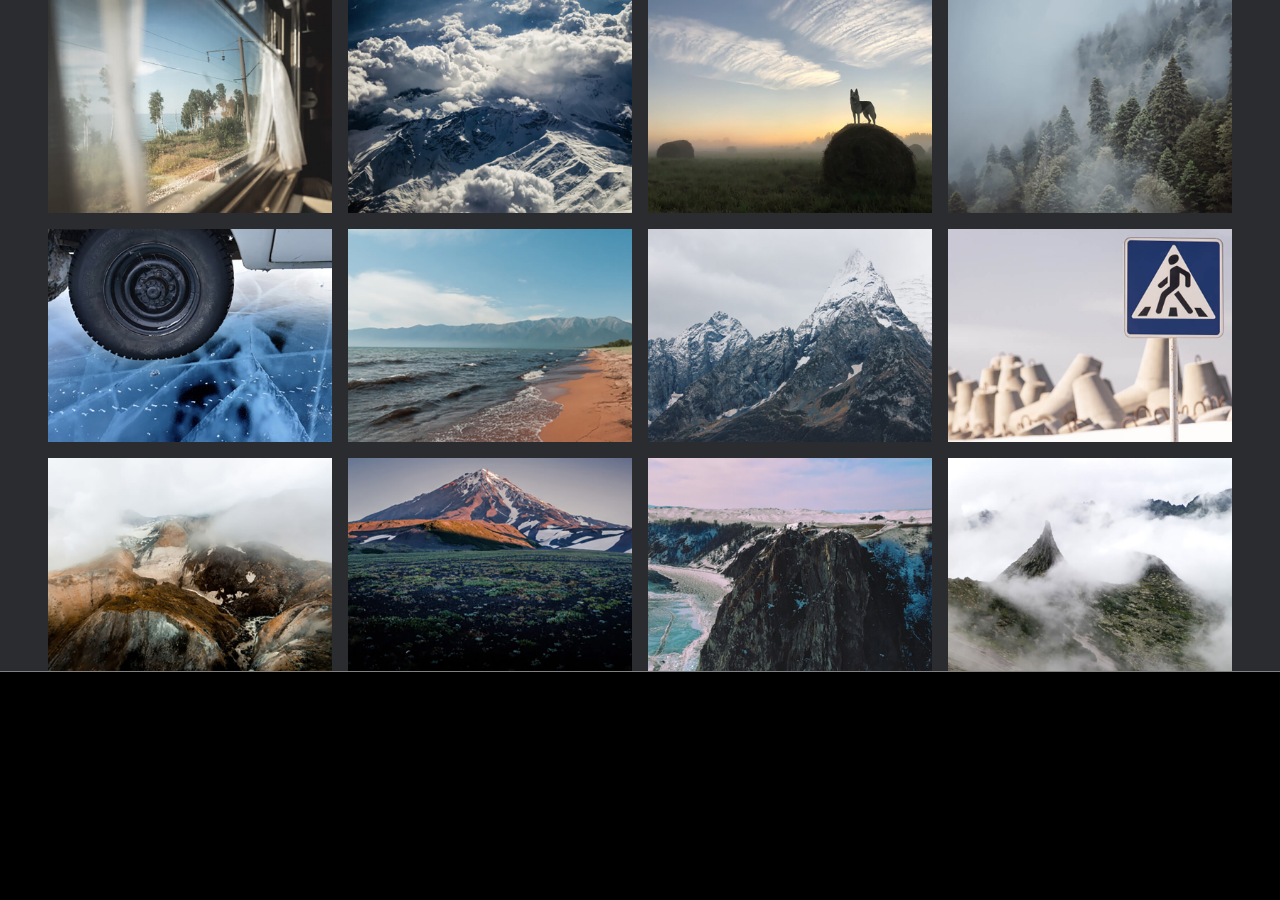
==== index.html @ eba56d81 "photo-grid complete" ====
<!DOCTYPE html>
<html>
<head>
  <meta charset="utf-8">
  <meta name="viewport" content="width=device-width, initial-scale=1">
  <title>Russian-travel</title>
  <link rel="stylesheet" href="./pages/index.css">
</head>
<body>
  <div class="root">
    <!--
    <header class="header">
      <img src="./images/header__logo.svg" alt="логотип проекта 'путешествие по России'" class="header__logo">
      <a href="#" class="header__lang-link">Ru</a>
      <a href="#" class="header__lang-link">En</a>
    </header>

    <section class="lead">
      <h1 class="lead__title">Путешествия по России</h1>
      <p class="lead__subtitle">Настоящая страна не в выпусках новостей, а здесь.</p>
      <img src="./images/lead-polka.jpg" alt="вид из окна плацкартного вагона" class="lead__image">
      <p class="lead__caption">ваша полка — верхняя</p>
    </section>

    <section class="intro">
      <h2 class="intro__title">Чего мы там не видели?</h2>
      <p class="intro__text">По опросам ВЦИОМ, 95% россиян мечтают куда-нибудь поехать, но только 36% планируют провести отпуск в родной стране. Мол, чего мы тут, дома, не видели? На самом деле, Россия — это целая вселенная с ласковым морем юга, густыми лесами Саян и суровыми льдами плато Путорана. А ещё увидеть все эти красоты можно без миллионов на счету, загранпаспорта и многочасовых перелетов. Как, например, Вера Башмакова — смелая молодая мама, которая взяла в охапку троих детей, усадила их в свою «Ладу» и проехала 20 тысяч километров по родной стране. Мы выбрали и описали некоторые интересные места, достойные вашего отпуска.</p>
      <ul class="intro__list">
        <li class="intro__list-row">Часовых поясов 11</li>
        <li class="intro__list-row">Объектов природного наследия ЮНЕСКО 12</li>
        <li class="intro__list-row">Объектов культурного наследия ЮНЕСКО 16</li>
        <li class="intro__list-row">Природных заповедников 105</li>
        <li class="intro__list-row">Аэропортов 241</li>
      </ul>
    </section>
    -->
    <section class="photo-grid">
      <div class="photo-grid__item">
        <img src="./images/photo-grid-train.jpg" class="photo-grid__image">
      </div>
      <div class="photo-grid__item">
        <img src="./images/photo-grid-atharva-tulsi.jpg" class="photo-grid__image">
      </div>
      <div class="photo-grid__item">
        <img src="./images/photo-grid-tuman.jpg" class="photo-grid__image">
      </div>
      <div class="photo-grid__item">
        <img src="./images/photo-grid-sochi.jpg" class="photo-grid__image">
      </div>
      <div class="photo-grid__item">
        <img src="./images/photo-grid-arisa.jpg" class="photo-grid__image">
      </div>
      <div class="photo-grid__item">
        <img src="./images/photo-grid-baikal.jpg" class="photo-grid__image">
      </div>
      <div class="photo-grid__item">
        <img src="./images/photo-grid-elbrus.jpg" class="photo-grid__image">
      </div>
      <div class="photo-grid__item">
        <img src="./images/photo-grid-kondratiev.jpg" class="photo-grid__image">
      </div>
      <div class="photo-grid__item">
        <img src="./images/photo-grid-kamchatka-1.jpg" class="photo-grid__image">
      </div>
      <div class="photo-grid__item">
        <img src="./images/photo-grid-kamchatka-2.jpg" class="photo-grid__image">
      </div>
      <div class="photo-grid__item">
        <img src="./images/photo-grid-baikal-2.jpg" class="photo-grid__image">
      </div>
      <div class="photo-grid__item">
        <img src="./images/photo-grid-ergaki.jpg" class="photo-grid__image">
      </div>      
    </section>
    <!--
    <section class="places">
      <div class="place">
        <h3 class="place__title">Куршская коса</h3>
        <div class="place__website">
          <h4 class="place__url-heading">URL</h4>
          <p class="place__link">park-kosa.ru</p>
        </div>
        <img src="./images/place-kosa.jpg" alt="Куршская коса" class="place__image">
        <div>
          <p class="place__paragraph">Здесь, посреди лесов и песчаных дюн, вы сможете увидеть два водных горизонта — спокойного Куршского залива с одной стороны и подёрнутого рябью волн Балтийского моря с другой. Уникальная природная зона на краю российского анклава.</p>
          <p class="place__paragraph" >На этом Калининградская область не заканчивается. Для путешественника и исследователя там же по соседству — самая западная точка России, Балтийская коса, — и немецкое наследие россыпи небольших приморских городов. Атмосфера здешних мест исключает суету, окуная в спокойствие природы и запах стального, прохладного моря.</p>          
        </div>
      </div>
      
      <div class="place">
        <h3 class="place__title">Кольский</h3>
        <div class="place__website">
          <h4 class="place__url-heading">URL</h4>
          <p class="place__link">National Geographic</p>
        </div>
        <p class="place__paragraph">Почти весь полуостров находится за Полярным кругом. Саамская тундра, от которой на юг — тайга, а на север — Ледовитый океан, прикидывающийся Баренцевым морем.</p>
        <p class="place__paragraph">Возможно, вы смотрели Звягинцева и даже слышали историю арктического фестиваля в Териберке. Возможно, слово «Хибины» не осталось под снегом школьных воспоминаний об уроках географии. Возможно, вы не интересовались пронизывающей земную кору сверхглубокой скважиной, а от апатитов вас давно накрывает апатия. Но ваша мечта увидеть северное сияние начинает сбываться с билетом в Мурманск.</p>
        <img src="./images/place-kolsky.jpg" alt="Кольский полуостров побережье" class="place__image">
      </div>

      <div class="place">
        <h3 class="place__title">Алтай</h3>
        <div class="place__website">
          <h4 class="place__url-heading">URL</h4>
          <p class="place__link">Facebook</p>
        </div>
        <p class="place__paragraph">Алтай — одно из красивейших мест в России. В первую очередь из-за гор: если ехать вдоль хребта, вы увидите склоны, усыпанные соснами, горные реки и озёра. А если вы откроете в автомобиле окна, сможете познакомиться с невидимым чудом здешних мест — горным воздухом.</p>
        <p class="place__paragraph">Климат на Алтае умеренный, поэтому ехать сюда лучше всего летом. Так вы увидите всё разнообразие местной флоры и фауны. По лесам Алтая бродят лоси, над хребтами летают орлы, а на равнинах пасутся косули. И знаменитые манулы — тоже обитатели Алтайского края.</p>
        <img src="./images/place-altai.jpg" alt="Алтайский горный лес" class="place__image">
      </div>

      <div class="place">
        <h3 class="place__title">Зимний Байкал</h3>
        <div class="place__website">
          <h4 class="place__url-heading">URL</h4>
          <p class="place__link">https://vk.com/baikalmile</p>
        </div>
        <p class="place__paragraph">Всем известен Байкал как крупнейшее озеро в мире. Многие также знают, что это самый большой источник пресной воды и одно из красивейших мест в России.</p>
        <p class="place__paragraph">Конечно, это всё так. Но Байкал ещё идеальное место для соревнований по скийорингу. Это такой вид спорта, когда лыжник привязывает себя к мотоциклу, и тандем старается развить как можно бóльшую скорость на льду. В марте 2019 года на фестивале «Байкальская миля» был поставлен мировой рекорд — 197.011 км/ч.</p>
        <img src="./images/place-winter-baikal.jpg" alt="Лед на озере Байкал class="place__image">
      </div>

      <div class="place">
        <h3 class="place__title">Карелия</h3>
        <div class="place__website">
          <h4 class="place__url-heading">URL</h4>
          <p class="place__link">http://vodlozero.ru/</p>
        </div>
        <p class="place__paragraph">Сибирь заканчивается не на Урале, а в Карелии: образующая тайгу сибирская лиственница не растёт западнее Водлозера. Зато здесь она вымахивает на 30 метров — леса карельских национальных парков из-за непроходимых болот никогда не знали топора. Некоторым соснам уже больше чем полтысячелетия. Прикоснитесь к живому существу, видевшему солнце раньше, чем увидал его Иван Грозный. В девственном лесу на сотню километров не встретишь тропы. А на редких тропинках деревья в паре метров от земли помечены медвежьими когтями. Чтобы все знали, кто тут хозяин.</p>
        <img src="./images/place-karelia.jpg" alt="Водлозеро" class="place__image">
      </div>

    </section>

    <section class="cover">
      <h2 class="cover__title">До Байкала «на собаках»</h2>
      <p class="cover__subtitle">По мотивам учебной темы о Транссибе — путешествие от столицы до Байкала на электричках.</p>
      <img src="./images/cover-trains.jpg" alt="железнодорожная станция сортировочные пути" class="cover__background">
    </section>

    <footer class="footer">
      <ul class="footer__links">
        <li><a href="#" class="footer__link">Карты</a></li>
        <li><a href="#" class="footer__link">Погода</a></li>
        <li><a href="#" class="footer__link">Расписание</a></li>
        <li><a href="#" class="footer__link">Календарь</a></li>
        <li><a href="#" class="footer__link">Путешествия</a></li>
      </ul>
      <p class="footer__copyright">© 2022. Кирилл Захаров</p>
    </footer>
    -->
  </div>
</body>
</html>
---- pages/index.css ----
@import url(../vendor/normalize.css);
@import url(../blocks/root/root.css);
@import url(../blocks/root/fonts.css);

/*block header*/
@import url(../blocks/header/header.css);

/*block lead*/
@import url(../blocks/lead/lead.css);
@import url(../blocks/lead/__image/lead__image.css);
@import url(../blocks/lead/__title/lead__title.css);
@import url(../blocks/lead/__subtitle/lead__subtitle.css);
@import url(../blocks/lead/__caption/lead__caption.css);

/*block intro*/
@import url(../blocks/intro/intro.css);

/*block photo-grid*/
@import url(../blocks/photo-grid/photo-grid.css);
@import url(../blocks/photo-grid/__item/photo-grid__item.css);

/*block place*/
@import url(../blocks/place/place.css);
@import url(../blocks/place/__image/place__image.css);
@import url(../blocks/place/__title/place__title.css);
@import url(../blocks/place/__paragraph/place__paragraph.css);
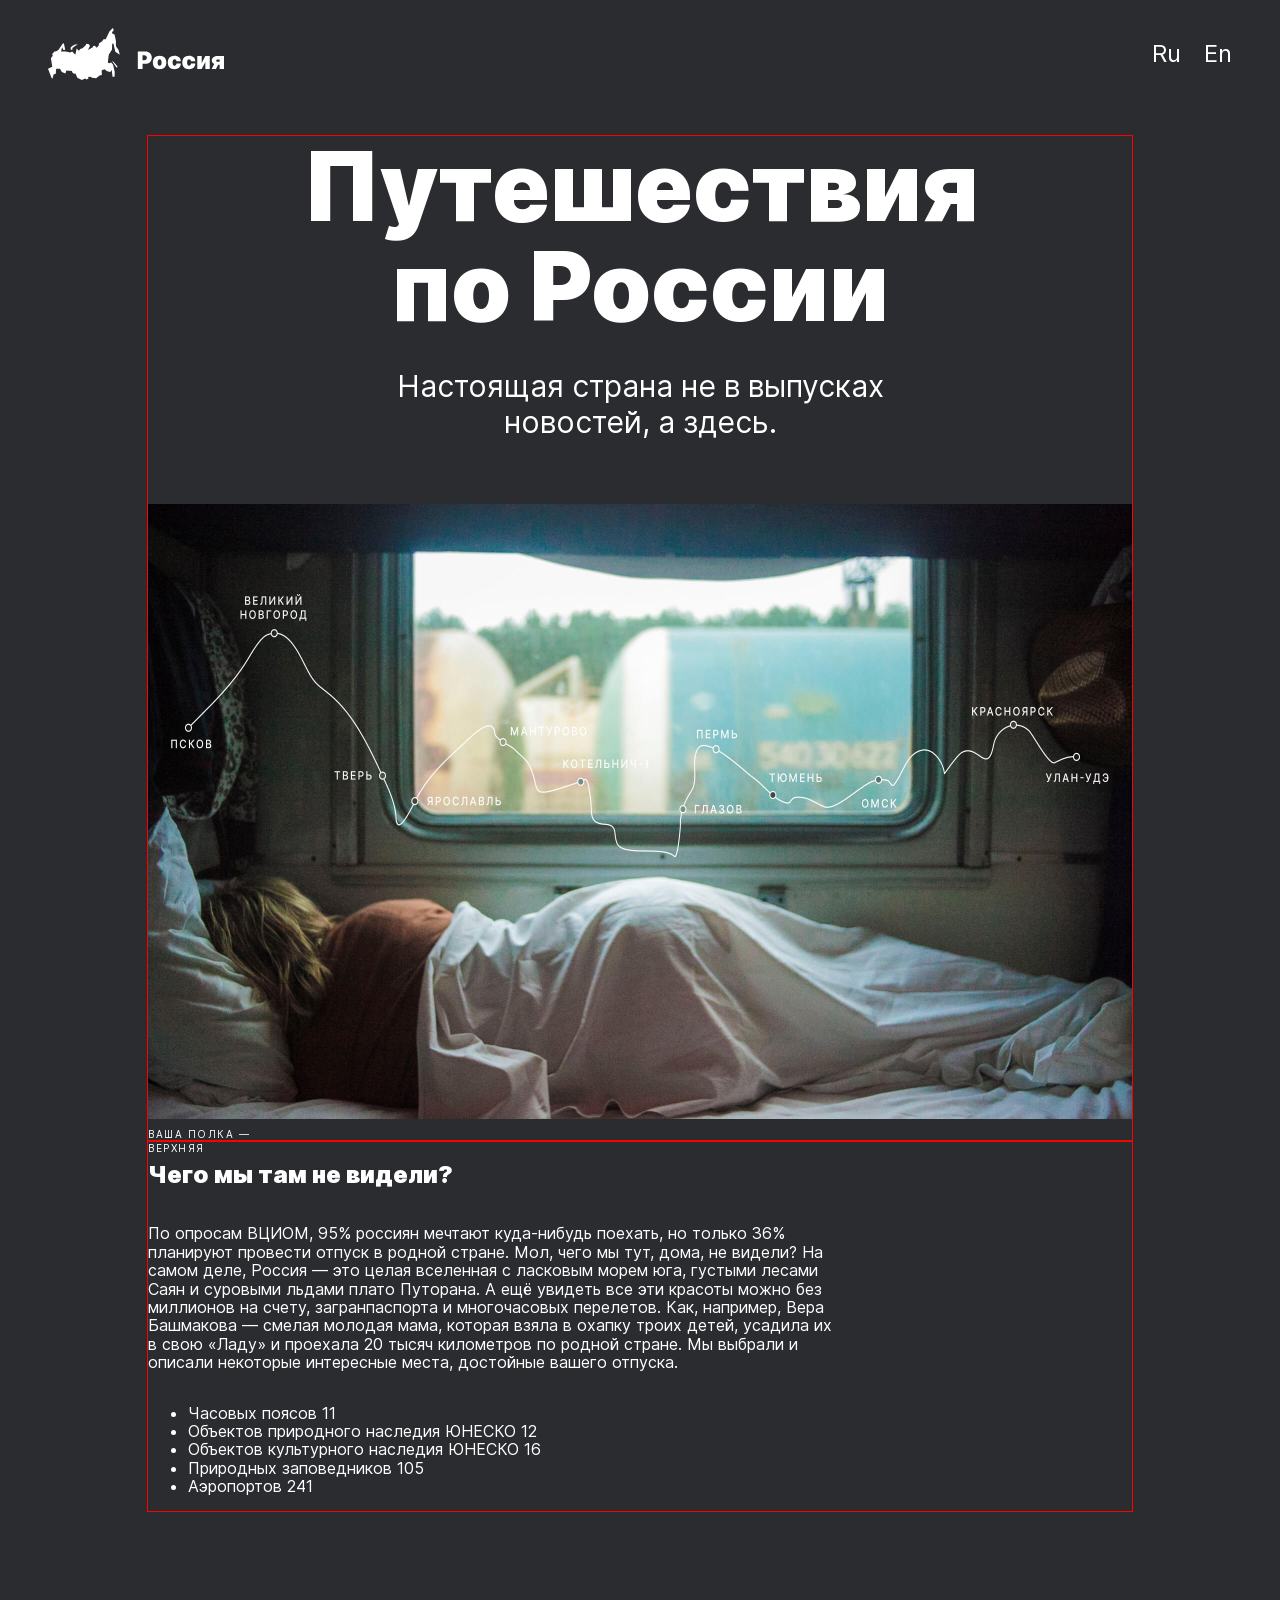
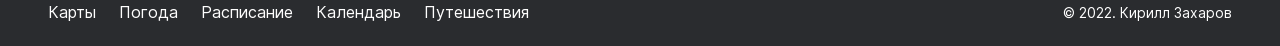
==== commit 6bde7573: "70% complete" ====
--- a/index.html
+++ b/index.html
@@ -6,13 +6,14 @@
   <title>Russian-travel</title>
   <link rel="stylesheet" href="./pages/index.css">
 </head>
-<body>
+<body class="page">
   <div class="root">
-    <!--
     <header class="header">
       <img src="./images/header__logo.svg" alt="логотип проекта 'путешествие по России'" class="header__logo">
-      <a href="#" class="header__lang-link">Ru</a>
-      <a href="#" class="header__lang-link">En</a>
+      <div>
+        <a href="#" class="header__lang-link">Ru</a>
+        <a href="#" class="header__lang-link">En</a>        
+      </div>
     </header>
 
     <section class="lead">
@@ -21,6 +22,7 @@
       <img src="./images/lead-polka.jpg" alt="вид из окна плацкартного вагона" class="lead__image">
       <p class="lead__caption">ваша полка — верхняя</p>
     </section>
+    
 
     <section class="intro">
       <h2 class="intro__title">Чего мы там не видели?</h2>
@@ -33,52 +35,41 @@
         <li class="intro__list-row">Аэропортов 241</li>
       </ul>
     </section>
-    -->
+    <!--
     <section class="photo-grid">
-      <div class="photo-grid__item">
-        <img src="./images/photo-grid-train.jpg" class="photo-grid__image">
-      </div>
-      <div class="photo-grid__item">
-        <img src="./images/photo-grid-atharva-tulsi.jpg" class="photo-grid__image">
-      </div>
-      <div class="photo-grid__item">
-        <img src="./images/photo-grid-tuman.jpg" class="photo-grid__image">
-      </div>
-      <div class="photo-grid__item">
-        <img src="./images/photo-grid-sochi.jpg" class="photo-grid__image">
-      </div>
-      <div class="photo-grid__item">
-        <img src="./images/photo-grid-arisa.jpg" class="photo-grid__image">
-      </div>
-      <div class="photo-grid__item">
-        <img src="./images/photo-grid-baikal.jpg" class="photo-grid__image">
-      </div>
-      <div class="photo-grid__item">
-        <img src="./images/photo-grid-elbrus.jpg" class="photo-grid__image">
-      </div>
-      <div class="photo-grid__item">
-        <img src="./images/photo-grid-kondratiev.jpg" class="photo-grid__image">
-      </div>
-      <div class="photo-grid__item">
-        <img src="./images/photo-grid-kamchatka-1.jpg" class="photo-grid__image">
-      </div>
-      <div class="photo-grid__item">
-        <img src="./images/photo-grid-kamchatka-2.jpg" class="photo-grid__image">
-      </div>
-      <div class="photo-grid__item">
-        <img src="./images/photo-grid-baikal-2.jpg" class="photo-grid__image">
-      </div>
-      <div class="photo-grid__item">
-        <img src="./images/photo-grid-ergaki.jpg" class="photo-grid__image">
-      </div>      
+        <img src="./images/photo-grid-train.jpg" class="photo-grid__item">
+      
+        <img src="./images/photo-grid-atharva-tulsi.jpg" class="photo-grid__item">
+      
+        <img src="./images/photo-grid-tuman.jpg" class="photo-grid__item">
+      
+        <img src="./images/photo-grid-sochi.jpg" class="photo-grid__item">
+      
+        <img src="./images/photo-grid-arisa.jpg" class="photo-grid__item">
+      
+        <img src="./images/photo-grid-baikal.jpg" class="photo-grid__item">
+      
+        <img src="./images/photo-grid-elbrus.jpg" class="photo-grid__item">
+      
+        <img src="./images/photo-grid-kondratiev.jpg" class="photo-grid__item">
+      
+        <img src="./images/photo-grid-kamchatka-1.jpg" class="photo-grid__item">
+      
+        <img src="./images/photo-grid-kamchatka-2.jpg" class="photo-grid__item">
+      
+        <img src="./images/photo-grid-baikal-2.jpg" class="photo-grid__item">
+      
+        <img src="./images/photo-grid-ergaki.jpg" class="photo-grid__item">
+           
     </section>
-    <!--
+    
+    
     <section class="places">
-      <div class="place">
+      <div class="place">          
         <h3 class="place__title">Куршская коса</h3>
         <div class="place__website">
           <h4 class="place__url-heading">URL</h4>
-          <p class="place__link">park-kosa.ru</p>
+          <a href="http://park-kosa.ru" class="place__link">park-kosa.ru</a>
         </div>
         <img src="./images/place-kosa.jpg" alt="Куршская коса" class="place__image">
         <div>
@@ -86,69 +77,84 @@
           <p class="place__paragraph" >На этом Калининградская область не заканчивается. Для путешественника и исследователя там же по соседству — самая западная точка России, Балтийская коса, — и немецкое наследие россыпи небольших приморских городов. Атмосфера здешних мест исключает суету, окуная в спокойствие природы и запах стального, прохладного моря.</p>          
         </div>
       </div>
-      
-      <div class="place">
+
+      <div class="place">          
         <h3 class="place__title">Кольский</h3>
         <div class="place__website">
           <h4 class="place__url-heading">URL</h4>
-          <p class="place__link">National Geographic</p>
+          <a href="https://yourshot.nationalgeographic.com/photos/?keywords=kolskiy" class="place__link">National Geographic</a>
         </div>
-        <p class="place__paragraph">Почти весь полуостров находится за Полярным кругом. Саамская тундра, от которой на юг — тайга, а на север — Ледовитый океан, прикидывающийся Баренцевым морем.</p>
-        <p class="place__paragraph">Возможно, вы смотрели Звягинцева и даже слышали историю арктического фестиваля в Териберке. Возможно, слово «Хибины» не осталось под снегом школьных воспоминаний об уроках географии. Возможно, вы не интересовались пронизывающей земную кору сверхглубокой скважиной, а от апатитов вас давно накрывает апатия. Но ваша мечта увидеть северное сияние начинает сбываться с билетом в Мурманск.</p>
         <img src="./images/place-kolsky.jpg" alt="Кольский полуостров побережье" class="place__image">
+        <div>
+          <p class="place__paragraph">Почти весь полуостров находится за Полярным кругом. Саамская тундра, от которой на юг — тайга, а на север — Ледовитый океан, прикидывающийся Баренцевым морем.</p>
+          <p class="place__paragraph" >Возможно, вы смотрели Звягинцева и даже слышали историю арктического фестиваля в Териберке. Возможно, слово «Хибины» не осталось под снегом школьных воспоминаний об уроках географии. Возможно, вы не интересовались пронизывающей земную кору сверхглубокой скважиной, а от апатитов вас давно накрывает апатия. Но ваша мечта увидеть северное сияние начинает сбываться с билетом в Мурманск.</p>          
+        </div>
       </div>
 
-      <div class="place">
+      <div class="place">          
         <h3 class="place__title">Алтай</h3>
         <div class="place__website">
           <h4 class="place__url-heading">URL</h4>
-          <p class="place__link">Facebook</p>
+          <a href="https://www.facebook.com/vera.bashmakova/posts/10156011613718822" class="place__link">Facebook</a>
         </div>
-        <p class="place__paragraph">Алтай — одно из красивейших мест в России. В первую очередь из-за гор: если ехать вдоль хребта, вы увидите склоны, усыпанные соснами, горные реки и озёра. А если вы откроете в автомобиле окна, сможете познакомиться с невидимым чудом здешних мест — горным воздухом.</p>
-        <p class="place__paragraph">Климат на Алтае умеренный, поэтому ехать сюда лучше всего летом. Так вы увидите всё разнообразие местной флоры и фауны. По лесам Алтая бродят лоси, над хребтами летают орлы, а на равнинах пасутся косули. И знаменитые манулы — тоже обитатели Алтайского края.</p>
         <img src="./images/place-altai.jpg" alt="Алтайский горный лес" class="place__image">
+        <div>
+          <p class="place__paragraph">Алтай — одно из красивейших мест в России. В первую очередь из-за гор: если ехать вдоль хребта, вы увидите склоны, усыпанные соснами, горные реки и озёра. А если вы откроете в автомобиле окна, сможете познакомиться с невидимым чудом здешних мест — горным воздухом.</p>
+          <p class="place__paragraph" >Климат на Алтае умеренный, поэтому ехать сюда лучше всего летом. Так вы увидите всё разнообразие местной флоры и фауны. По лесам Алтая бродят лоси, над хребтами летают орлы, а на равнинах пасутся косули. И знаменитые манулы — тоже обитатели Алтайского края.</p>          
+        </div>
       </div>
 
-      <div class="place">
+      <div class="place">          
         <h3 class="place__title">Зимний Байкал</h3>
         <div class="place__website">
           <h4 class="place__url-heading">URL</h4>
-          <p class="place__link">https://vk.com/baikalmile</p>
+          <a href="https://vk.com/baikalmile" class="place__link">https://vk.com/baikalmile</a>
         </div>
-        <p class="place__paragraph">Всем известен Байкал как крупнейшее озеро в мире. Многие также знают, что это самый большой источник пресной воды и одно из красивейших мест в России.</p>
-        <p class="place__paragraph">Конечно, это всё так. Но Байкал ещё идеальное место для соревнований по скийорингу. Это такой вид спорта, когда лыжник привязывает себя к мотоциклу, и тандем старается развить как можно бóльшую скорость на льду. В марте 2019 года на фестивале «Байкальская миля» был поставлен мировой рекорд — 197.011 км/ч.</p>
-        <img src="./images/place-winter-baikal.jpg" alt="Лед на озере Байкал class="place__image">
+        <img src="./images/place-winter-baikal.jpg" alt="Лед на озере Байкал" class="place__image">
+        <div>
+          <p class="place__paragraph">Всем известен Байкал как крупнейшее озеро в мире. Многие также знают, что это самый большой источник пресной воды и одно из красивейших мест в России.</p>
+          <p class="place__paragraph" >Конечно, это всё так. Но Байкал ещё идеальное место для соревнований по скийорингу. Это такой вид спорта, когда лыжник привязывает себя к мотоциклу, и тандем старается развить как можно бóльшую скорость на льду. В марте 2019 года на фестивале «Байкальская миля» был поставлен мировой рекорд — 197.011 км/ч.</p>          
+        </div>
       </div>
 
-      <div class="place">
+      <div class="place">          
         <h3 class="place__title">Карелия</h3>
         <div class="place__website">
           <h4 class="place__url-heading">URL</h4>
-          <p class="place__link">http://vodlozero.ru/</p>
+          <a href="httpshttp://vodlozero.ru" class="place__link">http://vodlozero.ru/</a>
         </div>
-        <p class="place__paragraph">Сибирь заканчивается не на Урале, а в Карелии: образующая тайгу сибирская лиственница не растёт западнее Водлозера. Зато здесь она вымахивает на 30 метров — леса карельских национальных парков из-за непроходимых болот никогда не знали топора. Некоторым соснам уже больше чем полтысячелетия. Прикоснитесь к живому существу, видевшему солнце раньше, чем увидал его Иван Грозный. В девственном лесу на сотню километров не встретишь тропы. А на редких тропинках деревья в паре метров от земли помечены медвежьими когтями. Чтобы все знали, кто тут хозяин.</p>
         <img src="./images/place-karelia.jpg" alt="Водлозеро" class="place__image">
+        <div>
+          <p class="place__paragraph">Всем известен Байкал как крупнейшее озеро в мире. Многие также знают, что это самый большой источник пресной воды и одно из красивейших мест в России.</p>
+          <p class="place__paragraph" >Конечно, это всё так. Но Байкал ещё идеальное место для соревнований по скийорингу. Это такой вид спорта, когда лыжник привязывает себя к мотоциклу, и тандем старается развить как можно бóльшую скорость на льду. В марте 2019 года на фестивале «Байкальская миля» был поставлен мировой рекорд — 197.011 км/ч.</p>          
+        </div>
       </div>
 
     </section>
+      
 
+
+
+    
     <section class="cover">
-      <h2 class="cover__title">До Байкала «на собаках»</h2>
-      <p class="cover__subtitle">По мотивам учебной темы о Транссибе — путешествие от столицы до Байкала на электричках.</p>
-      <img src="./images/cover-trains.jpg" alt="железнодорожная станция сортировочные пути" class="cover__background">
+      <a href="https://stampsy.com/na-elektrichkakh-do-baikala" target="_blank" class="cover__link">
+        <h2 class="cover__title">До Байкала «на&nbspсобаках»</h2>
+        <p class="cover__subtitle">По мотивам учебной темы о Транссибе — путешествие от столицы до Байкала на электричках.</p>
+      </a>
     </section>
 
+
+    -->
     <footer class="footer">
-      <ul class="footer__links">
-        <li><a href="#" class="footer__link">Карты</a></li>
-        <li><a href="#" class="footer__link">Погода</a></li>
-        <li><a href="#" class="footer__link">Расписание</a></li>
-        <li><a href="#" class="footer__link">Календарь</a></li>
-        <li><a href="#" class="footer__link">Путешествия</a></li>
-      </ul>
+      <nav class="footer__links">
+        <a href="https://yandex.ru/maps" target="_blank" class="footer__link">Карты</a>
+        <a href="https://yandex.ru/pogoda" target="_blank" class="footer__link">Погода</a>
+        <a href="https://rasp.yandex.ru" target="_blank" class="footer__link">Расписание</a>
+        <a href="https://calendar.yandex.ru" target="_blank" class="footer__link">Календарь</a>
+        <a href="https://travel.yandex.ru" target="_blank" class="footer__link">Путешествия</a>
+      </nav>
       <p class="footer__copyright">© 2022. Кирилл Захаров</p>
     </footer>
-    -->
   </div>
 </body>
 </html>
--- a/pages/index.css
+++ b/pages/index.css
@@ -2,8 +2,13 @@
 @import url(../blocks/root/root.css);
 @import url(../blocks/root/fonts.css);
 
+/*block page*/
+@import url(../blocks/page/page.css);
+
+
 /*block header*/
 @import url(../blocks/header/header.css);
+@import url(../blocks/header/__lang-link/header__lang-link.css);
 
 /*block lead*/
 @import url(../blocks/lead/lead.css);
@@ -14,7 +19,7 @@
 
 /*block intro*/
 @import url(../blocks/intro/intro.css);
-
+@import url(../blocks/intro/intro.css);
 /*block photo-grid*/
 @import url(../blocks/photo-grid/photo-grid.css);
 @import url(../blocks/photo-grid/__item/photo-grid__item.css);
@@ -23,4 +28,21 @@
 @import url(../blocks/place/place.css);
 @import url(../blocks/place/__image/place__image.css);
 @import url(../blocks/place/__title/place__title.css);
-@import url(../blocks/place/__paragraph/place__paragraph.css);+@import url(../blocks/place/__paragraph/place__paragraph.css);
+@import url(../blocks/place/__website/place__website.css);
+@import url(../blocks/place/__link/place__link.css);
+@import url(../blocks/place/__url-heading/place__url-heading.css);
+
+/*block places*/
+@import url(../blocks/places/places.css);
+
+/*block cover*/
+@import url(../blocks/cover/cover.css);
+@import url(../blocks/cover/__link/cover__link.css);
+@import url(../blocks/cover/__title/cover__title.css);
+@import url(../blocks/cover/__subtitle/cover__subtitle.css);
+
+/*block footer*/
+@import url(../blocks/footer/footer.css);
+@import url(../blocks/footer/__link/footer__link.css);
+@import url(../blocks/footer/__copyright/footer__copyright.css);
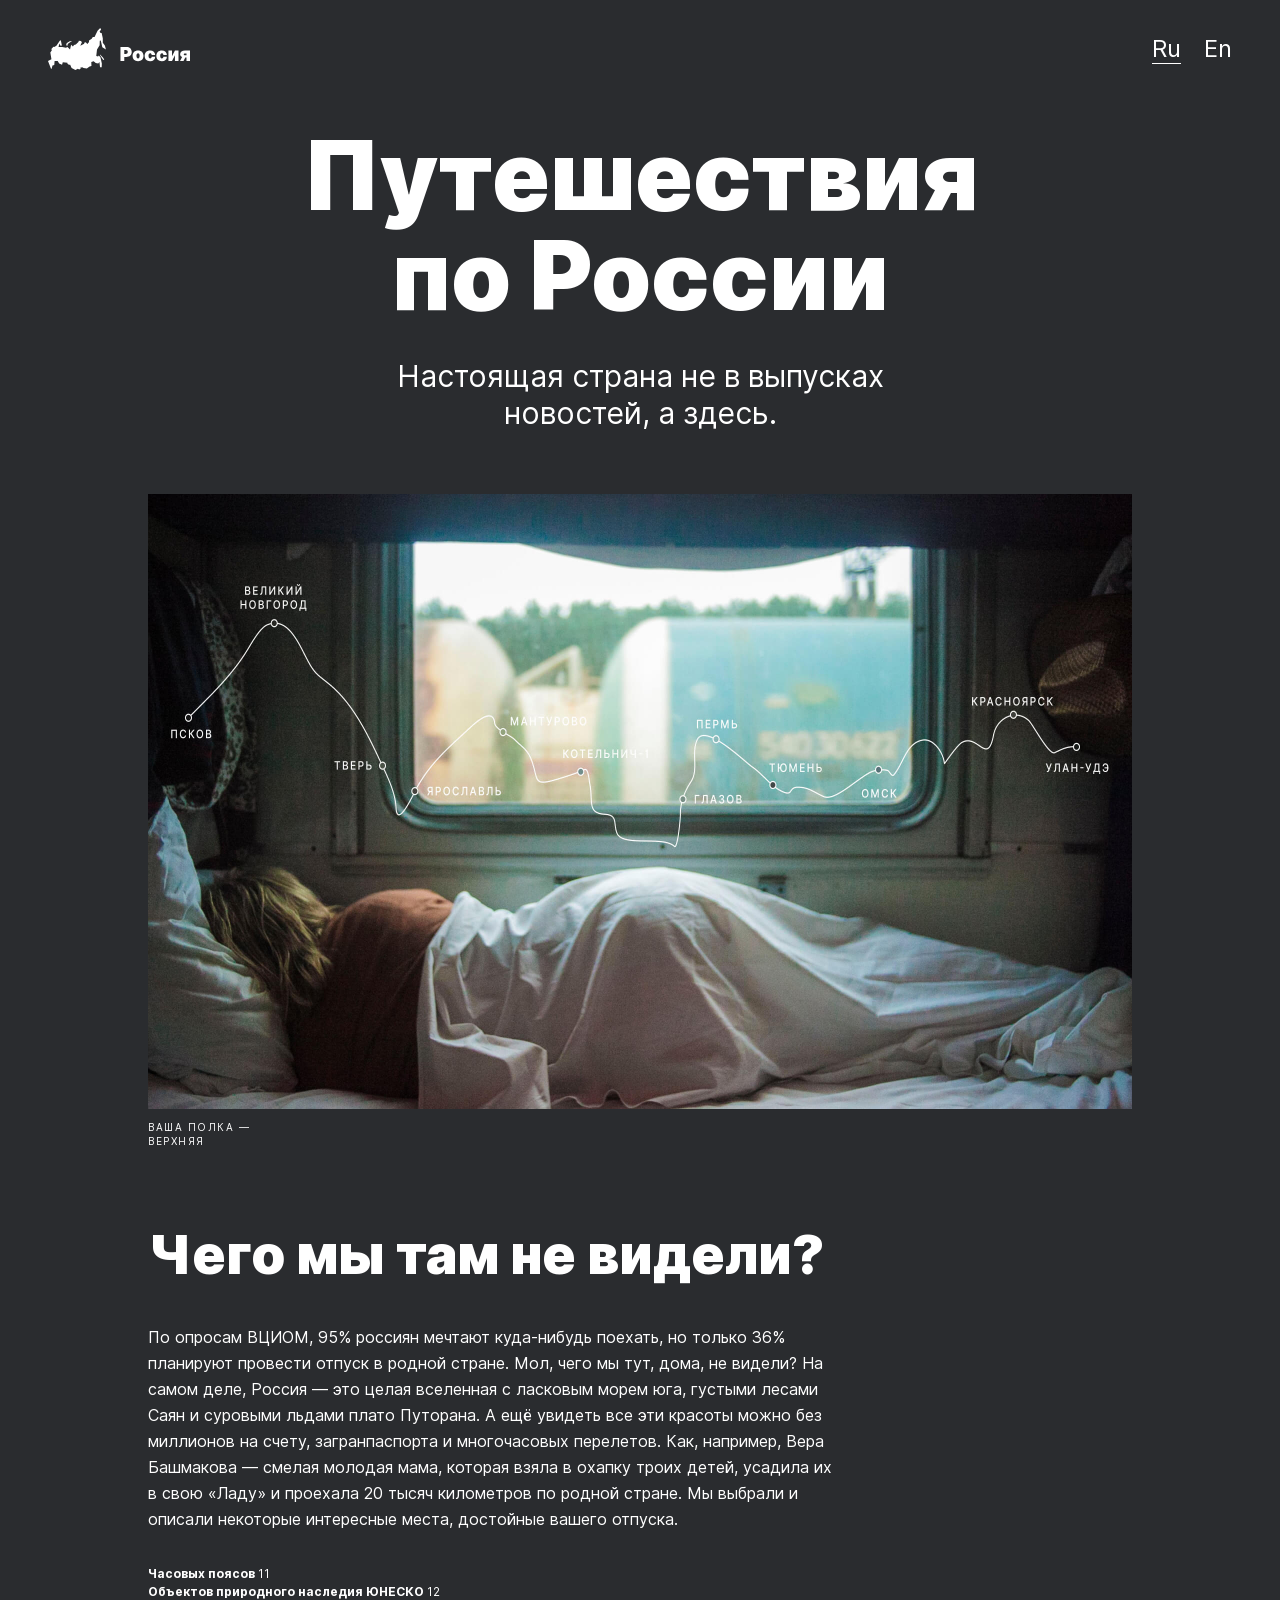
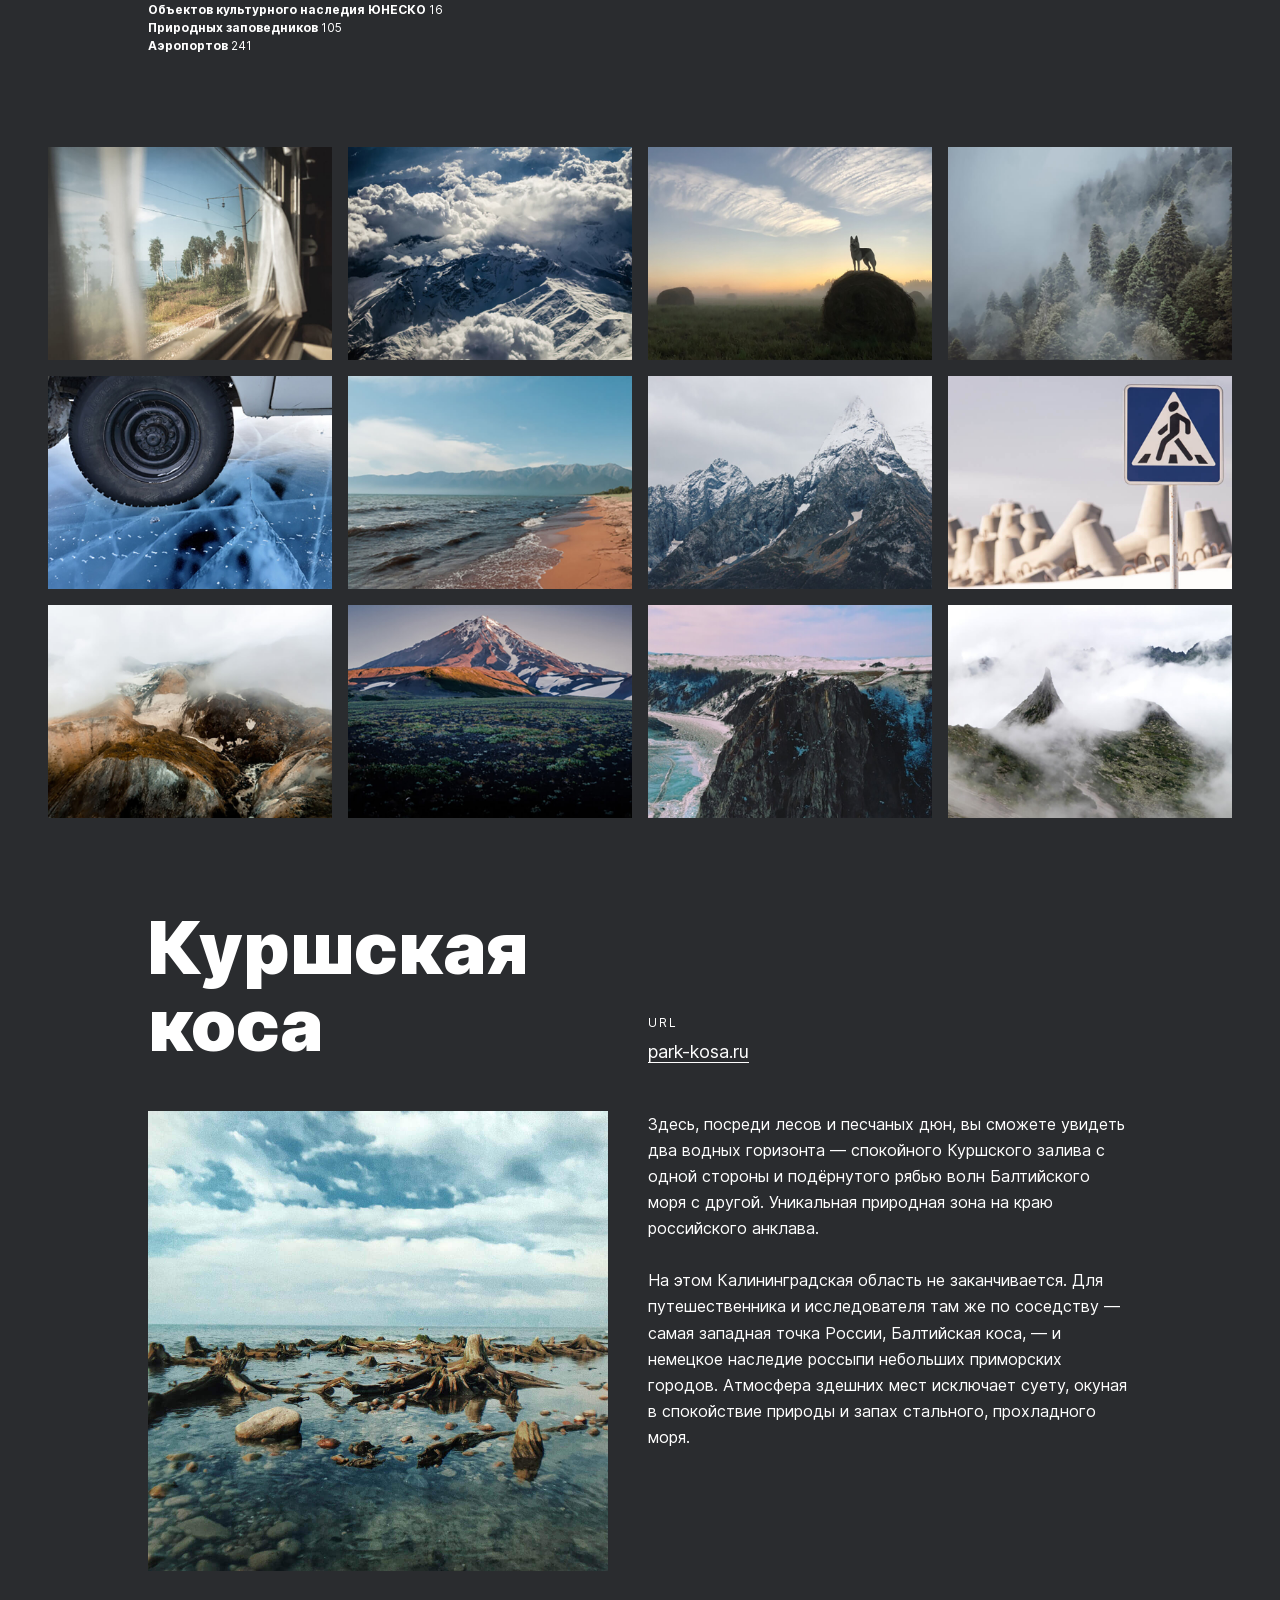
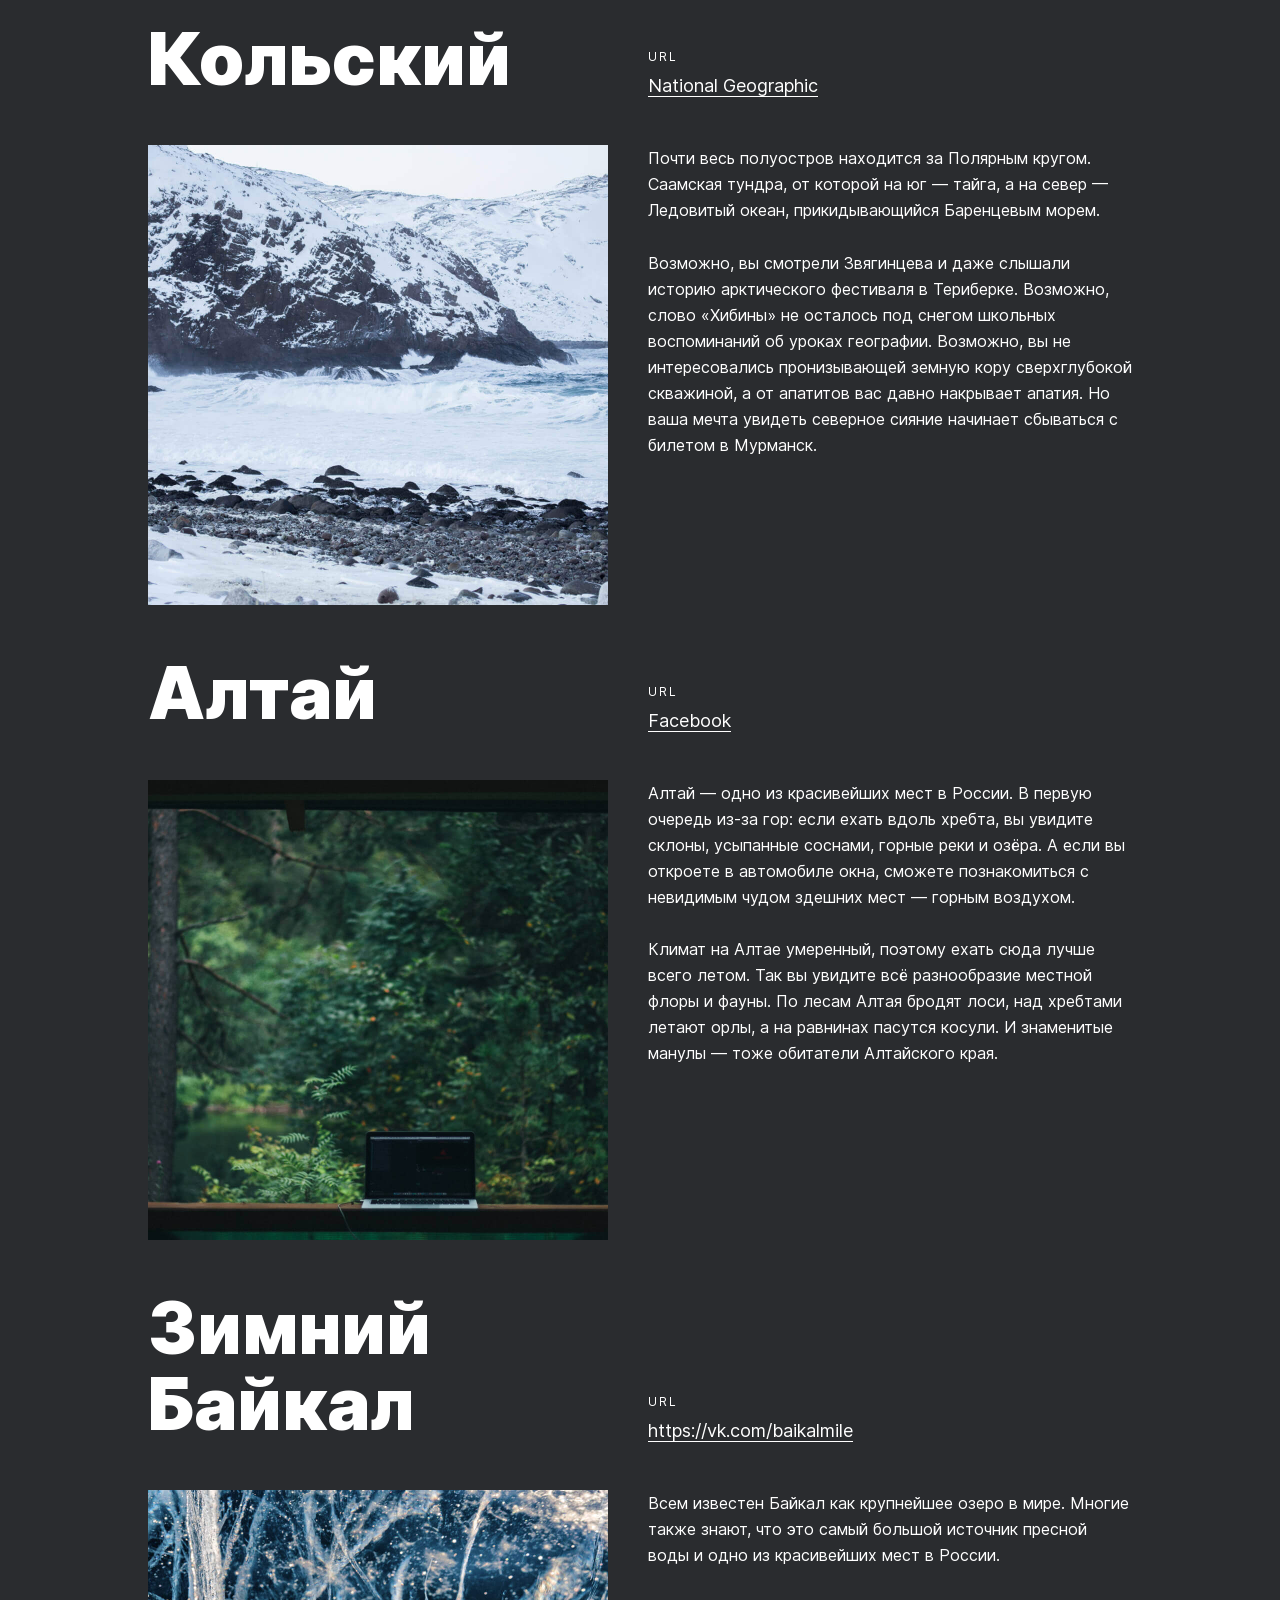
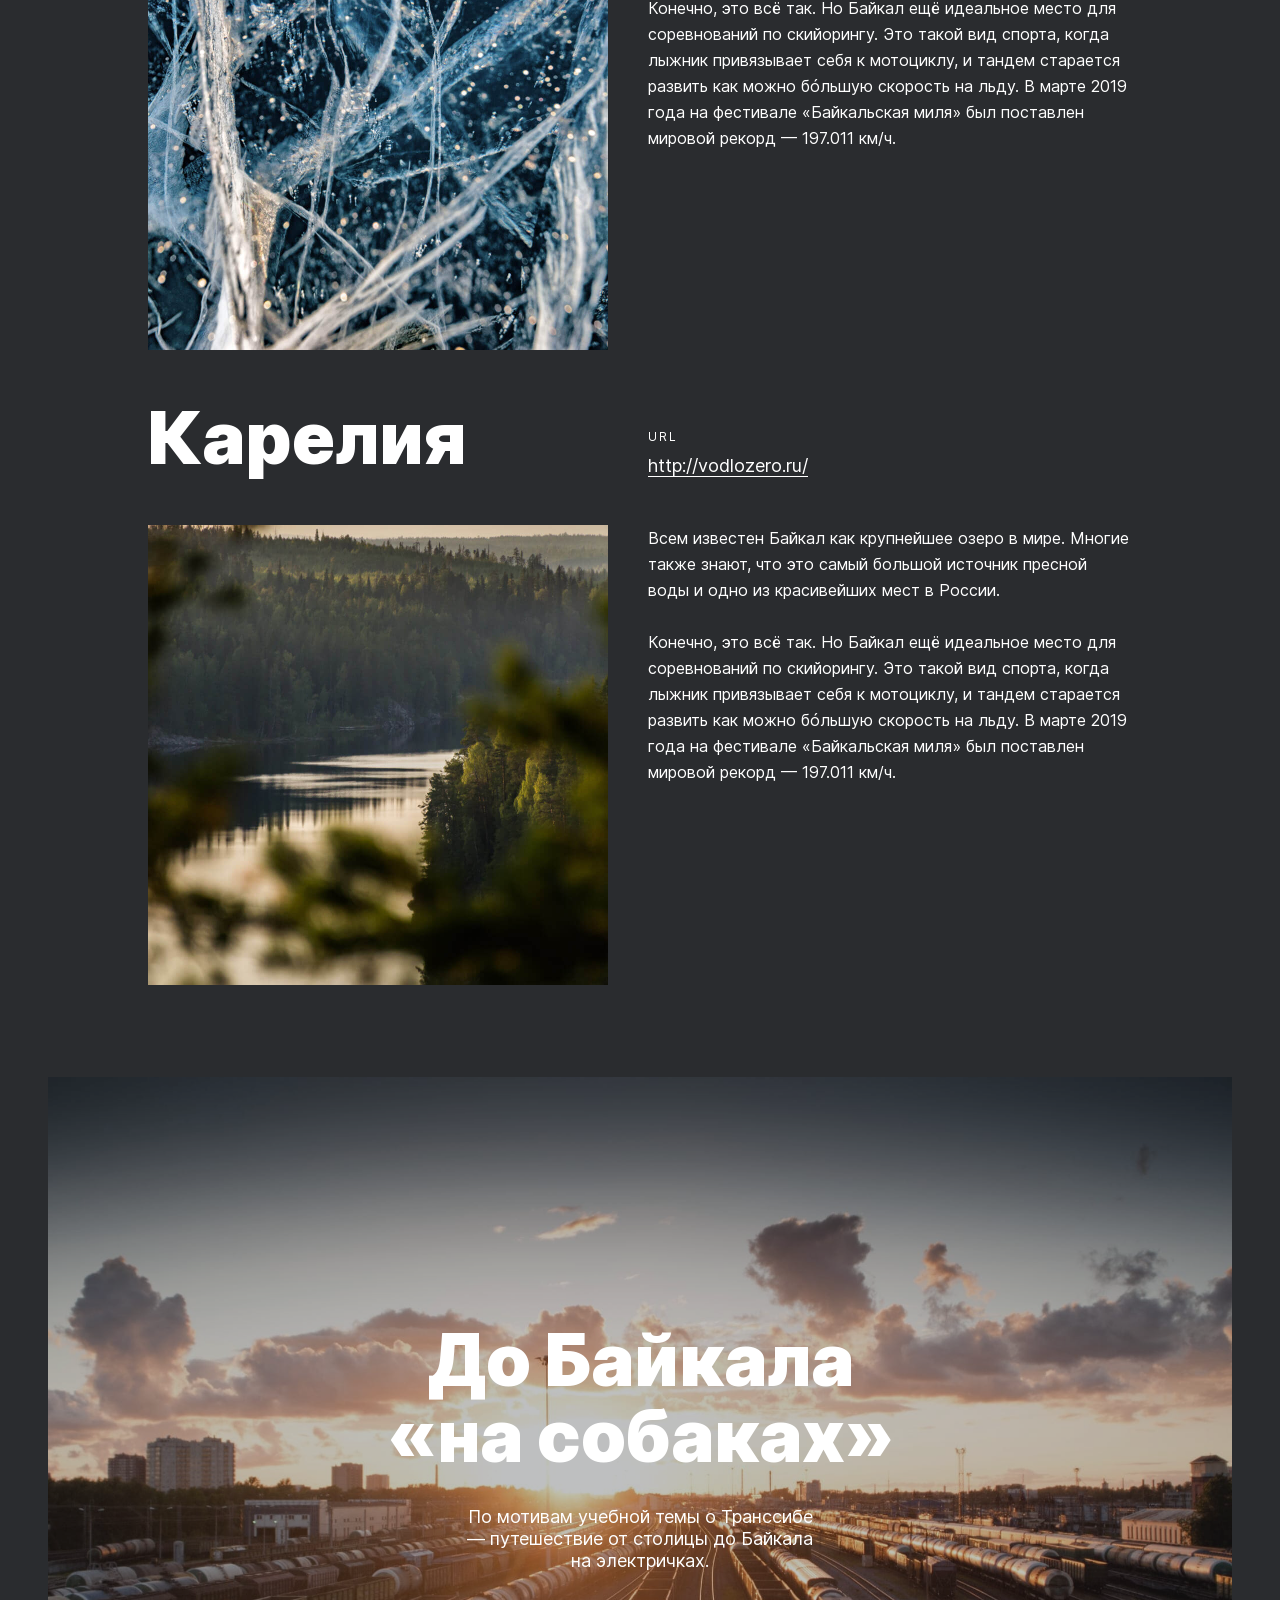
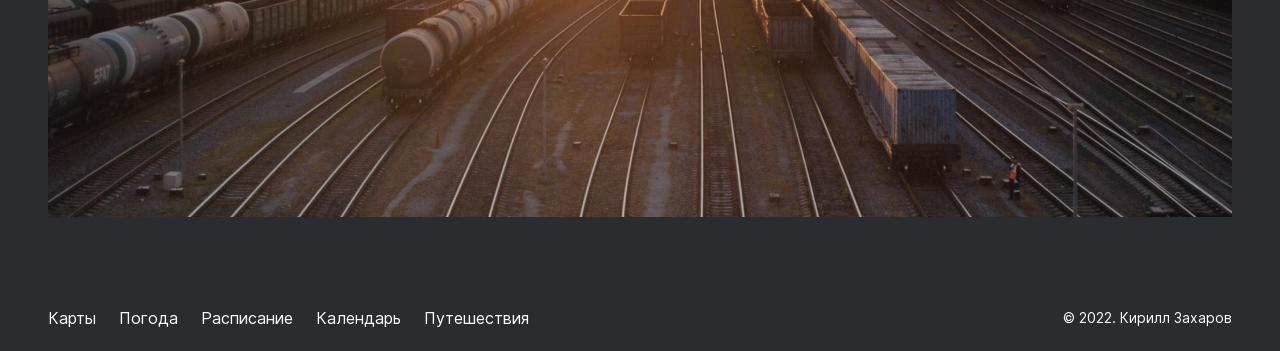
==== commit d72af150: "ready to review" ====
--- a/index.html
+++ b/index.html
@@ -1,5 +1,5 @@
 <!DOCTYPE html>
-<html>
+<html lang="ru">
 <head>
   <meta charset="utf-8">
   <meta name="viewport" content="width=device-width, initial-scale=1">
@@ -8,61 +8,59 @@
 </head>
 <body class="page">
   <div class="root">
+  
     <header class="header">
       <img src="./images/header__logo.svg" alt="логотип проекта 'путешествие по России'" class="header__logo">
       <div>
-        <a href="#" class="header__lang-link">Ru</a>
+        <a href="#" class="header__lang-link header__lang-link_active">Ru</a>
         <a href="#" class="header__lang-link">En</a>        
       </div>
     </header>
 
     <section class="lead">
-      <h1 class="lead__title">Путешествия по России</h1>
+      <h1 class="lead__title">Путешествия по&nbsp;России</h1>
       <p class="lead__subtitle">Настоящая страна не в выпусках новостей, а здесь.</p>
       <img src="./images/lead-polka.jpg" alt="вид из окна плацкартного вагона" class="lead__image">
       <p class="lead__caption">ваша полка — верхняя</p>
-    </section>
-    
+    </section>    
 
     <section class="intro">
-      <h2 class="intro__title">Чего мы там не видели?</h2>
+      <h2 class="intro__title">Чего мы там не&nbsp;видели?</h2>
       <p class="intro__text">По опросам ВЦИОМ, 95% россиян мечтают куда-нибудь поехать, но только 36% планируют провести отпуск в родной стране. Мол, чего мы тут, дома, не видели? На самом деле, Россия — это целая вселенная с ласковым морем юга, густыми лесами Саян и суровыми льдами плато Путорана. А ещё увидеть все эти красоты можно без миллионов на счету, загранпаспорта и многочасовых перелетов. Как, например, Вера Башмакова — смелая молодая мама, которая взяла в охапку троих детей, усадила их в свою «Ладу» и проехала 20 тысяч километров по родной стране. Мы выбрали и описали некоторые интересные места, достойные вашего отпуска.</p>
       <ul class="intro__list">
-        <li class="intro__list-row">Часовых поясов 11</li>
-        <li class="intro__list-row">Объектов природного наследия ЮНЕСКО 12</li>
-        <li class="intro__list-row">Объектов культурного наследия ЮНЕСКО 16</li>
-        <li class="intro__list-row">Природных заповедников 105</li>
-        <li class="intro__list-row">Аэропортов 241</li>
+        <li class="intro__list-row"><span class="intro__list-row intro__list-row_span-accent">Часовых поясов </span>11</li>
+        <li class="intro__list-row"><span class="intro__list-row intro__list-row_span-accent">Объектов природного наследия ЮНЕСКО </span>12</li>
+        <li class="intro__list-row"><span class="intro__list-row intro__list-row_span-accent">Объектов культурного наследия ЮНЕСКО </span>16</li>
+        <li class="intro__list-row"><span class="intro__list-row intro__list-row_span-accent">Природных заповедников </span>105</li>
+        <li class="intro__list-row"><span class="intro__list-row intro__list-row_span-accent">Аэропортов </span>241</li>
       </ul>
-    </section>
-    <!--
-    <section class="photo-grid">
-        <img src="./images/photo-grid-train.jpg" class="photo-grid__item">
+    </section>    
+
+    <section class="photo-grid" aria-label="фотогалерея">
+        <img src="./images/photo-grid-train.jpg" alt="вид из окна вагона поезда" class="photo-grid__item">
       
-        <img src="./images/photo-grid-atharva-tulsi.jpg" class="photo-grid__item">
+        <img src="./images/photo-grid-atharva-tulsi.jpg" alt="горы" class="photo-grid__item">
       
-        <img src="./images/photo-grid-tuman.jpg" class="photo-grid__item">
+        <img src="./images/photo-grid-tuman.jpg" alt="туман" class="photo-grid__item">
       
-        <img src="./images/photo-grid-sochi.jpg" class="photo-grid__item">
+        <img src="./images/photo-grid-sochi.jpg" alt="горный лес" class="photo-grid__item">
       
-        <img src="./images/photo-grid-arisa.jpg" class="photo-grid__item">
+        <img src="./images/photo-grid-arisa.jpg" alt="лед на Байкале" class="photo-grid__item">
       
-        <img src="./images/photo-grid-baikal.jpg" class="photo-grid__item">
+        <img src="./images/photo-grid-baikal.jpg" alt="берег озера Байкал" class="photo-grid__item">
       
-        <img src="./images/photo-grid-elbrus.jpg" class="photo-grid__item">
+        <img src="./images/photo-grid-elbrus.jpg" alt="Эльбрус" class="photo-grid__item">
       
-        <img src="./images/photo-grid-kondratiev.jpg" class="photo-grid__item">
+        <img src="./images/photo-grid-kondratiev.jpg" alt="дорожный знак на фоне волнореза" class="photo-grid__item">
       
-        <img src="./images/photo-grid-kamchatka-1.jpg" class="photo-grid__item">
+        <img src="./images/photo-grid-kamchatka-1.jpg" alt="Камчатка" class="photo-grid__item">
       
-        <img src="./images/photo-grid-kamchatka-2.jpg" class="photo-grid__item">
+        <img src="./images/photo-grid-kamchatka-2.jpg" alt="Камчатка" class="photo-grid__item">
       
-        <img src="./images/photo-grid-baikal-2.jpg" class="photo-grid__item">
+        <img src="./images/photo-grid-baikal-2.jpg" alt="горное побережье Байкала" class="photo-grid__item">
       
-        <img src="./images/photo-grid-ergaki.jpg" class="photo-grid__item">
-           
-    </section>
-    
+        <img src="./images/photo-grid-ergaki.jpg" alt="Ергаки" class="photo-grid__item">           
+    </section>    
     
     <section class="places">
       <div class="place">          
@@ -129,32 +127,50 @@
           <p class="place__paragraph" >Конечно, это всё так. Но Байкал ещё идеальное место для соревнований по скийорингу. Это такой вид спорта, когда лыжник привязывает себя к мотоциклу, и тандем старается развить как можно бóльшую скорость на льду. В марте 2019 года на фестивале «Байкальская миля» был поставлен мировой рекорд — 197.011 км/ч.</p>          
         </div>
       </div>
+    </section>
 
-    </section>
-      
-
-
-
-    
     <section class="cover">
       <a href="https://stampsy.com/na-elektrichkakh-do-baikala" target="_blank" class="cover__link">
-        <h2 class="cover__title">До Байкала «на&nbspсобаках»</h2>
+        <h2 class="cover__title">До Байкала «на&nbsp;собаках»</h2>
         <p class="cover__subtitle">По мотивам учебной темы о Транссибе — путешествие от столицы до Байкала на электричках.</p>
       </a>
     </section>
-
-
-    -->
+    
     <footer class="footer">
       <nav class="footer__links">
-        <a href="https://yandex.ru/maps" target="_blank" class="footer__link">Карты</a>
-        <a href="https://yandex.ru/pogoda" target="_blank" class="footer__link">Погода</a>
-        <a href="https://rasp.yandex.ru" target="_blank" class="footer__link">Расписание</a>
-        <a href="https://calendar.yandex.ru" target="_blank" class="footer__link">Календарь</a>
-        <a href="https://travel.yandex.ru" target="_blank" class="footer__link">Путешествия</a>
+        <a
+          href="https://yandex.ru/maps"
+          target="_blank"
+          class="footer__link">Карты
+        </a>
+
+        <a
+          href="https://yandex.ru/pogoda"
+          target="_blank"
+          class="footer__link">Погода
+        </a>
+
+        <a
+          href="https://rasp.yandex.ru"
+          target="_blank"
+          class="footer__link">Расписание
+        </a>
+
+        <a
+          href="https://calendar.yandex.ru"
+          target="_blank"
+          class="footer__link">Календарь
+        </a>
+
+        <a
+          href="https://travel.yandex.ru"
+          target="_blank"
+          class="footer__link">Путешествия
+        </a>
       </nav>
       <p class="footer__copyright">© 2022. Кирилл Захаров</p>
     </footer>
+    
   </div>
 </body>
 </html>
--- a/pages/index.css
+++ b/pages/index.css
@@ -8,7 +8,10 @@
 
 /*block header*/
 @import url(../blocks/header/header.css);
+@import url(../blocks/header/__logo/header__logo.css);
 @import url(../blocks/header/__lang-link/header__lang-link.css);
+@import url(../blocks/header/__lang-link/_active/header__lang-link_active.css);
+
 
 /*block lead*/
 @import url(../blocks/lead/lead.css);
@@ -19,7 +22,11 @@
 
 /*block intro*/
 @import url(../blocks/intro/intro.css);
-@import url(../blocks/intro/intro.css);
+@import url(../blocks/intro/__text/intro__text.css);
+@import url(../blocks/intro/__title/intro__title.css);
+@import url(../blocks/intro/__list/intro__list.css);
+@import url(../blocks/intro/__list/_span-accent/intro__list-row_span-accent.css);
+
 /*block photo-grid*/
 @import url(../blocks/photo-grid/photo-grid.css);
 @import url(../blocks/photo-grid/__item/photo-grid__item.css);
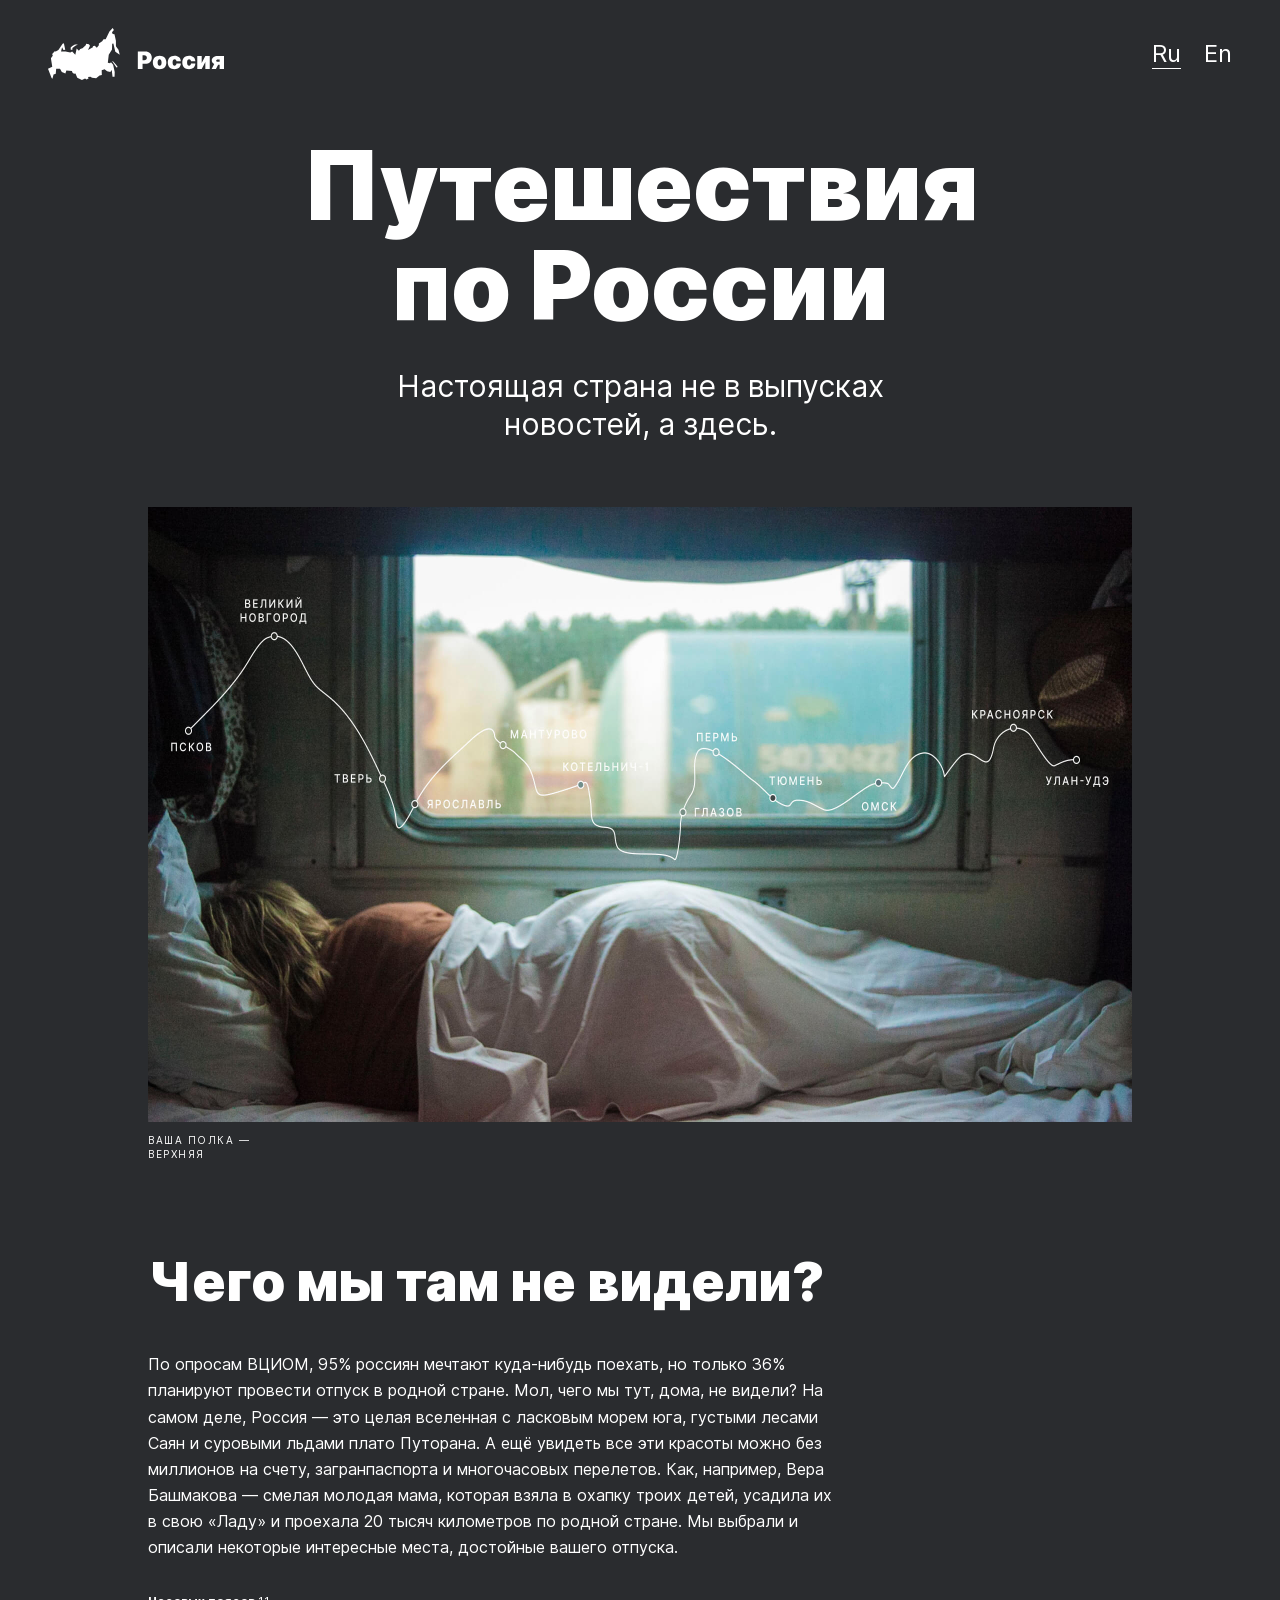
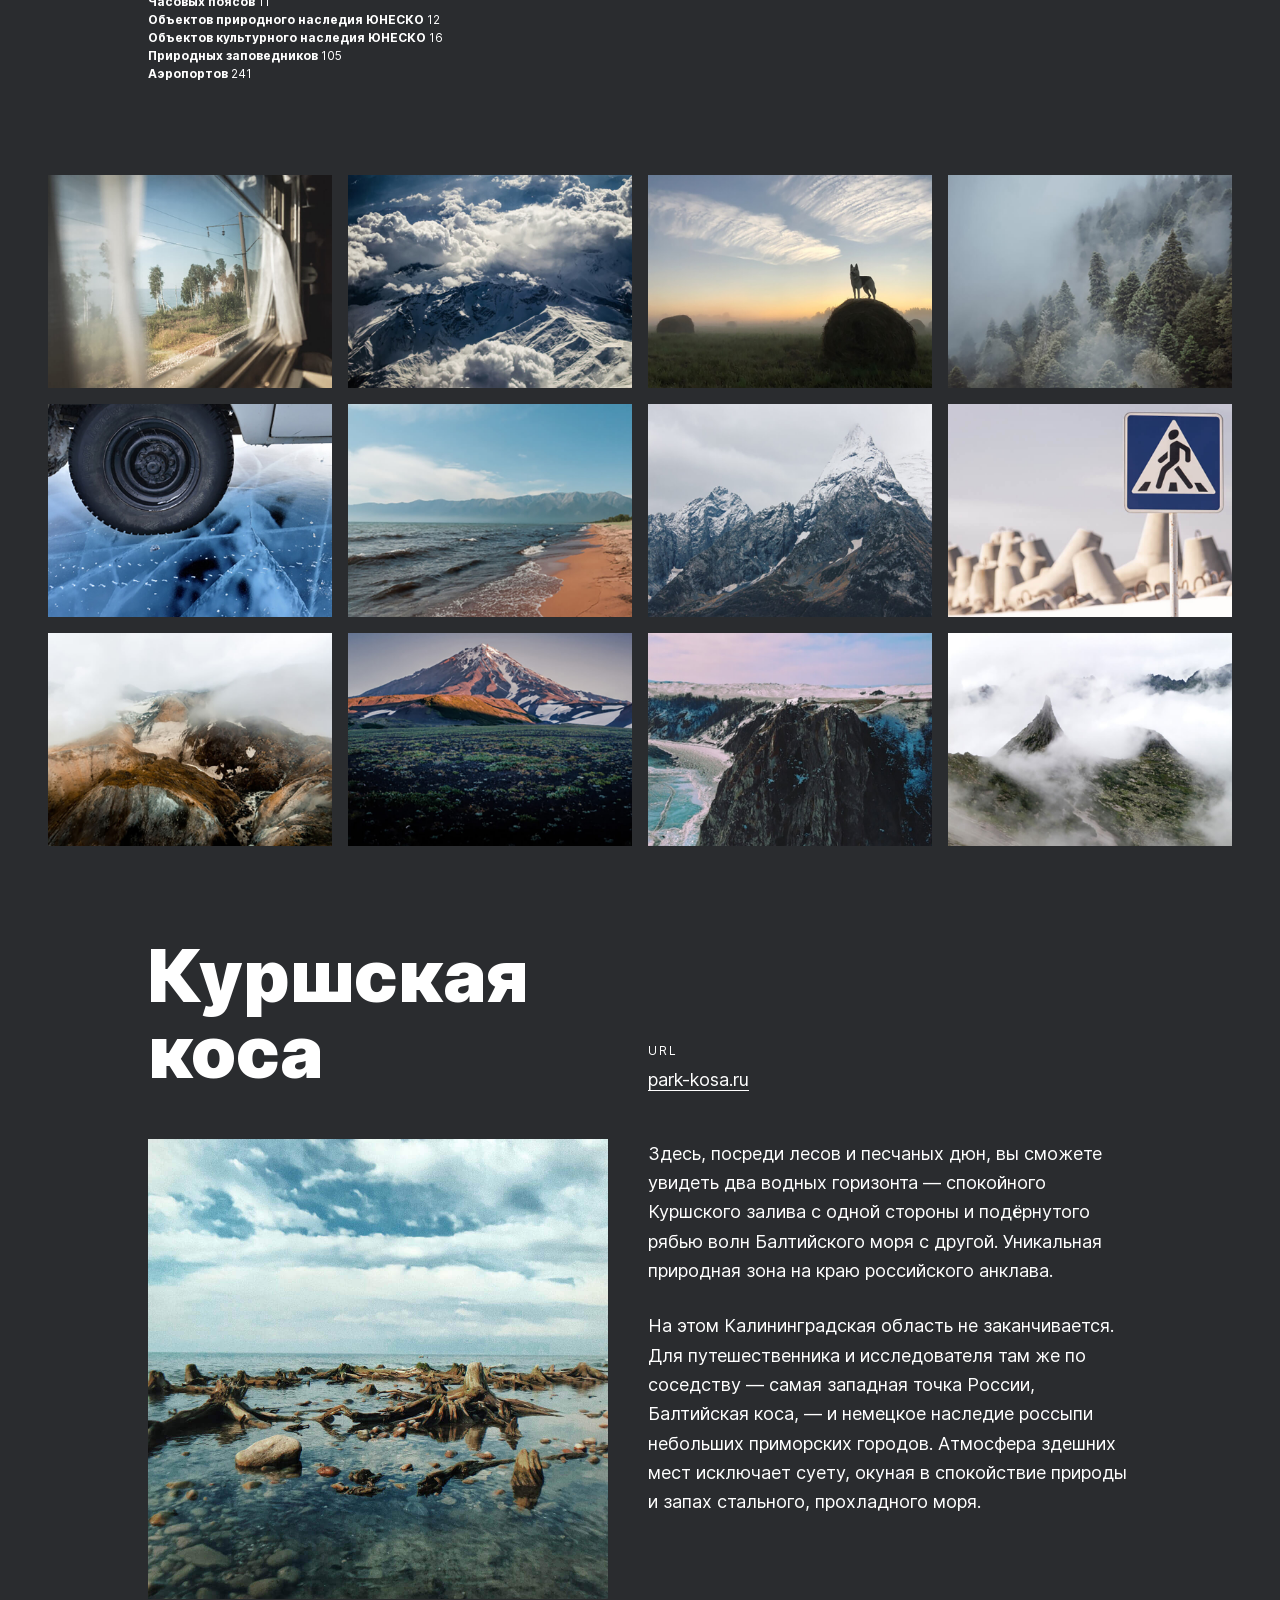
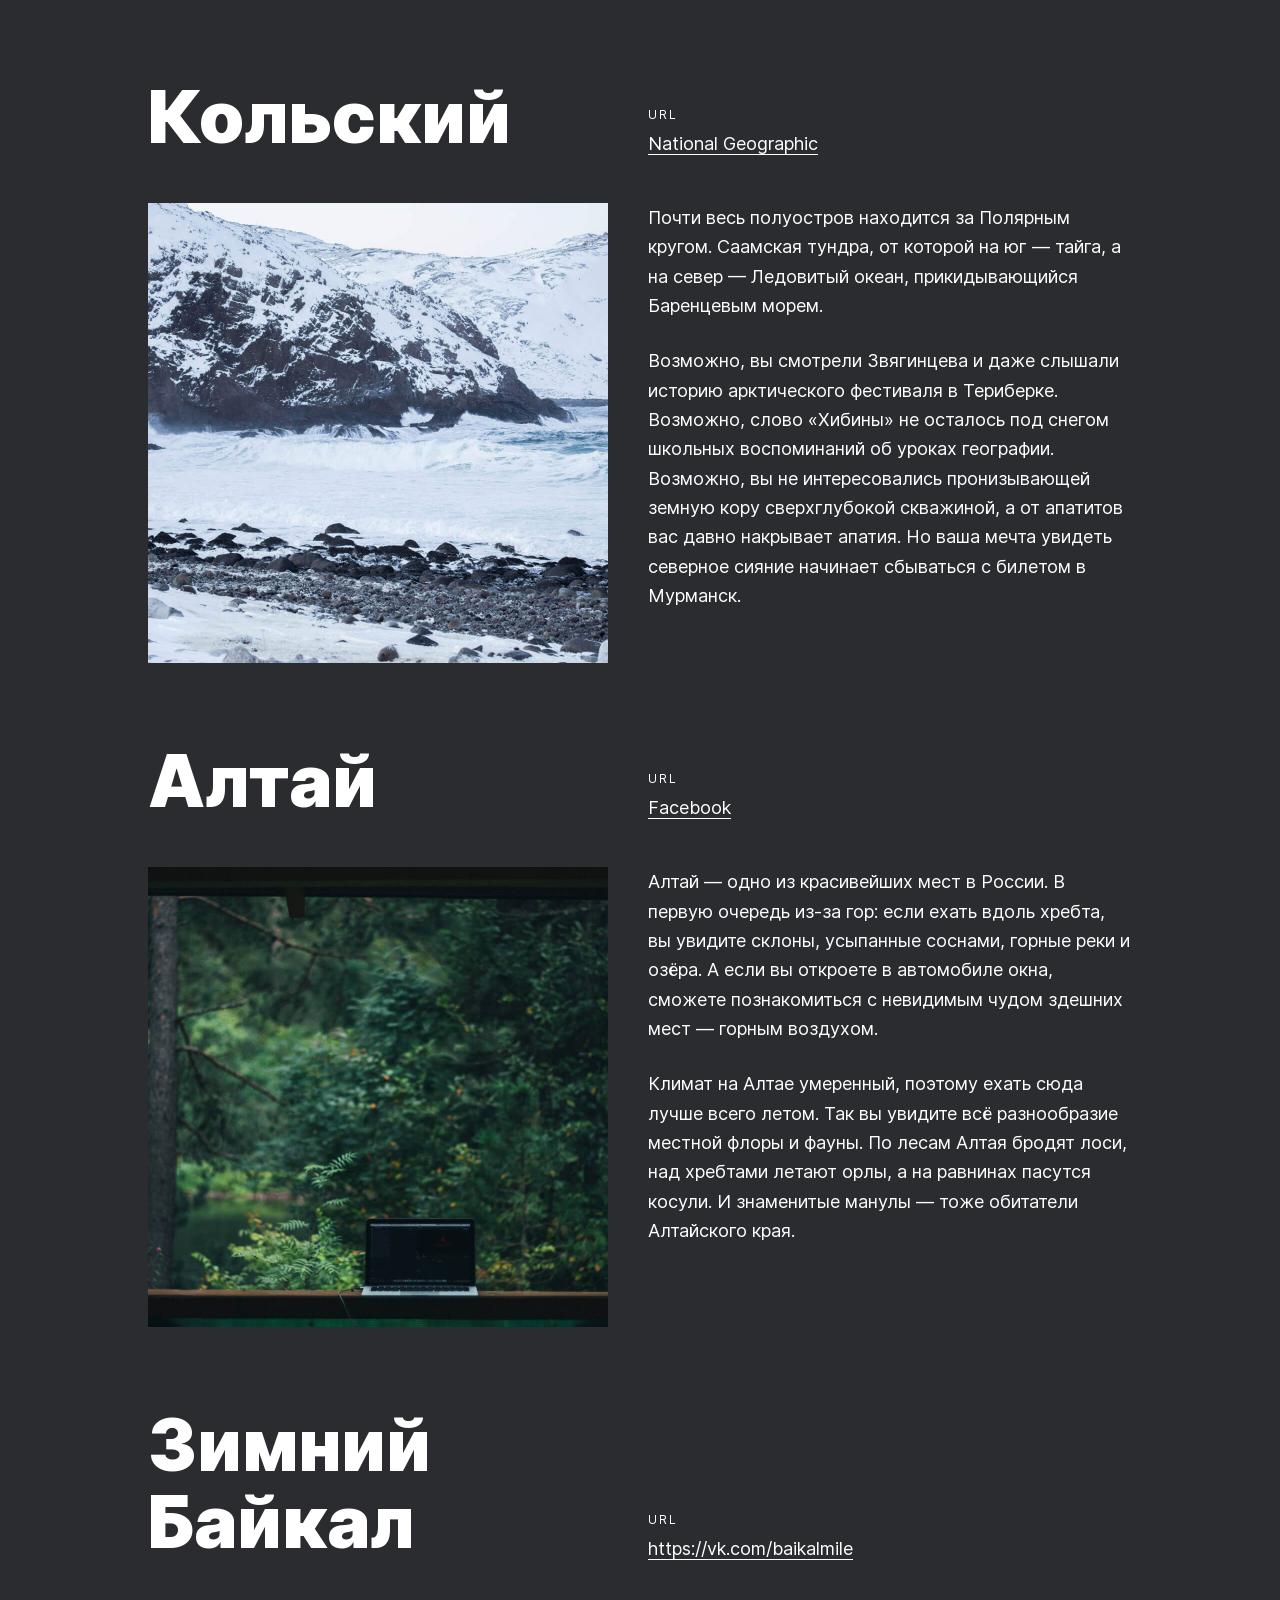
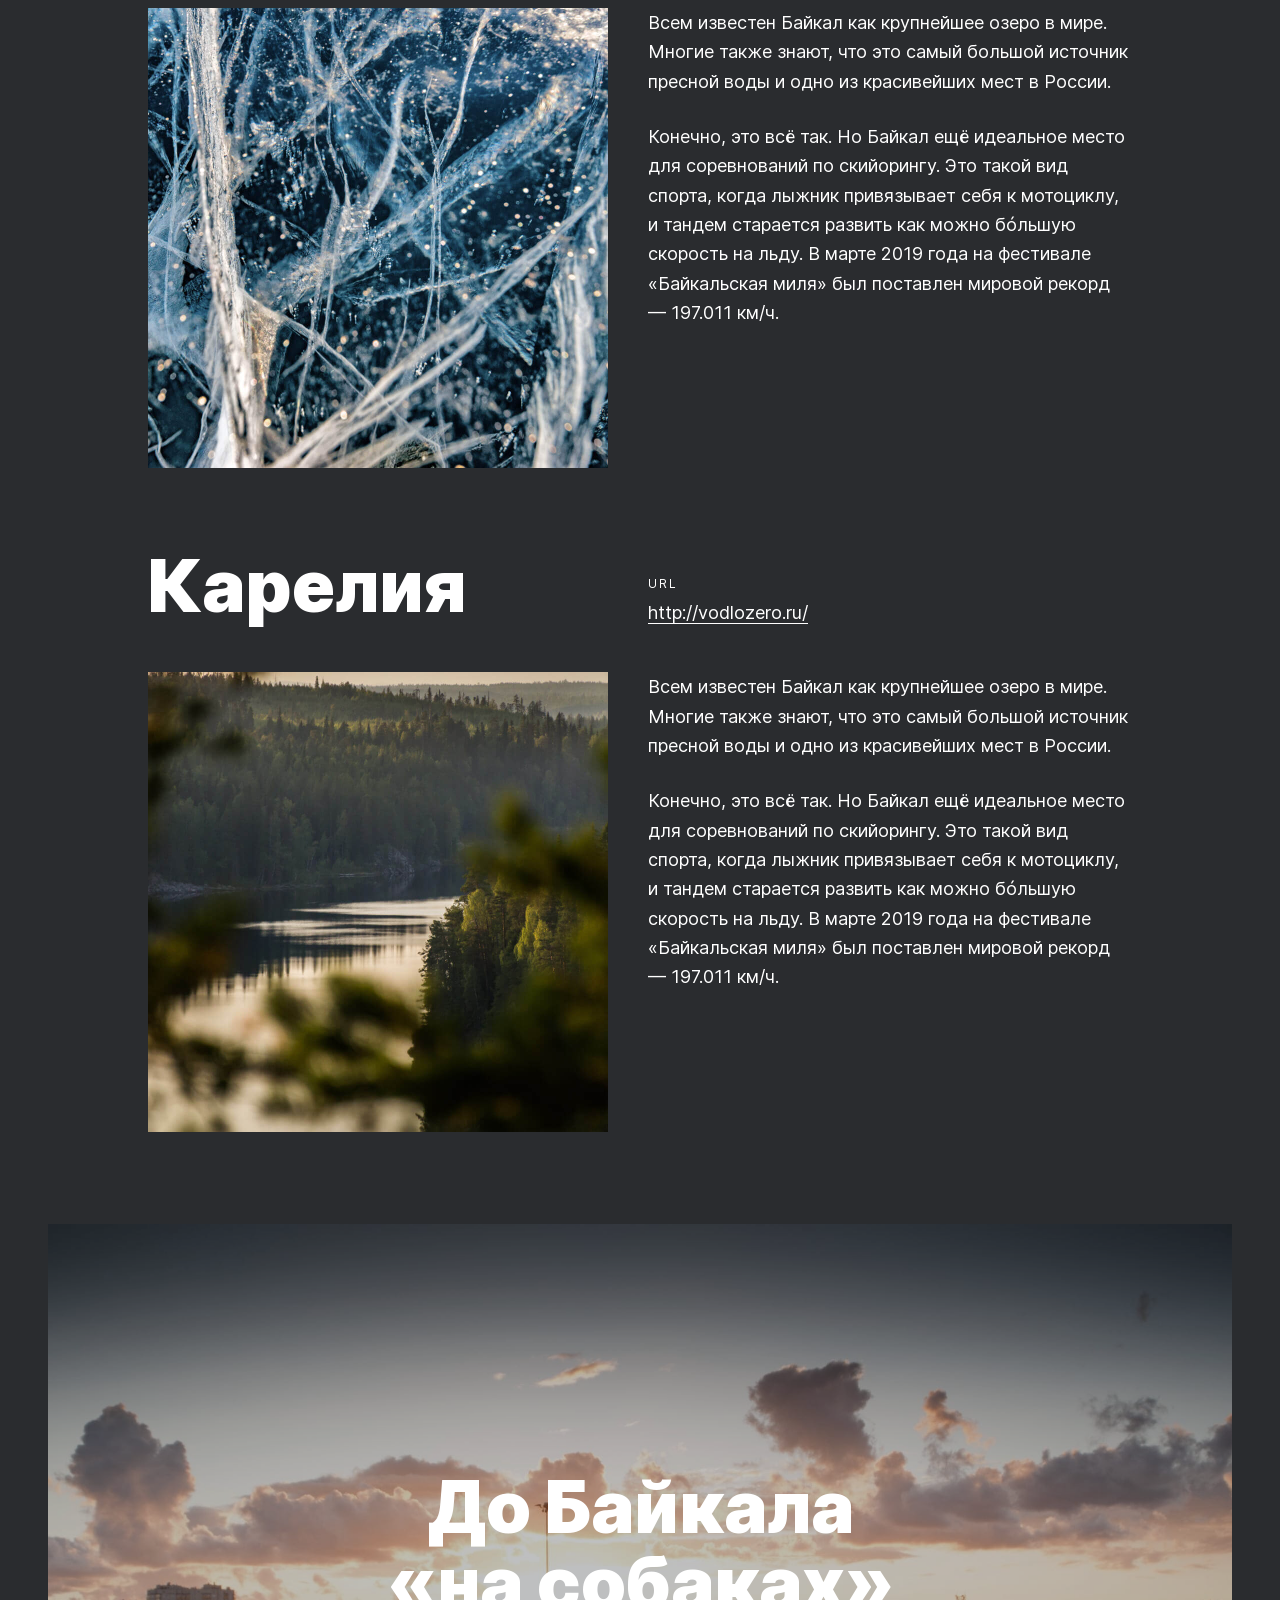
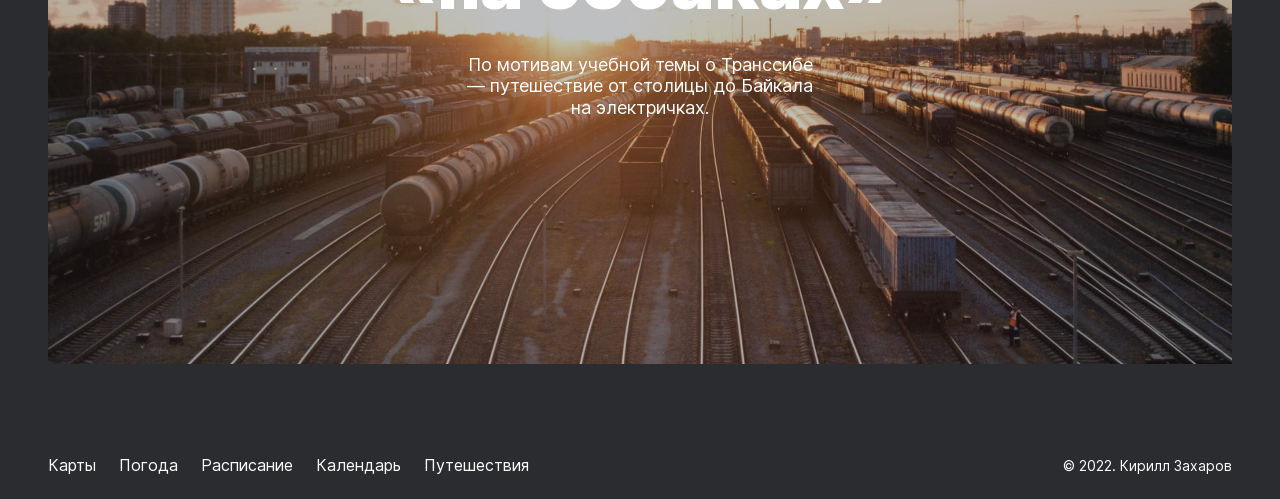
==== commit 6c74d4b1: "to review_2" ====
--- a/index.html
+++ b/index.html
@@ -7,13 +7,13 @@
   <link rel="stylesheet" href="./pages/index.css">
 </head>
 <body class="page">
-  <div class="root">
+  <main class="root">
   
     <header class="header">
       <img src="./images/header__logo.svg" alt="логотип проекта 'путешествие по России'" class="header__logo">
       <div>
-        <a href="#" class="header__lang-link header__lang-link_active">Ru</a>
-        <a href="#" class="header__lang-link">En</a>        
+        <a href="#" class="header__lang-link header__lang-link_active fade-out">Ru</a>
+        <a href="#" class="header__lang-link fade-out">En</a>        
       </div>
     </header>
 
@@ -67,7 +67,7 @@
         <h3 class="place__title">Куршская коса</h3>
         <div class="place__website">
           <h4 class="place__url-heading">URL</h4>
-          <a href="http://park-kosa.ru" class="place__link">park-kosa.ru</a>
+          <a href="http://park-kosa.ru" class="place__link fade-out">park-kosa.ru</a>
         </div>
         <img src="./images/place-kosa.jpg" alt="Куршская коса" class="place__image">
         <div>
@@ -80,7 +80,7 @@
         <h3 class="place__title">Кольский</h3>
         <div class="place__website">
           <h4 class="place__url-heading">URL</h4>
-          <a href="https://yourshot.nationalgeographic.com/photos/?keywords=kolskiy" class="place__link">National Geographic</a>
+          <a href="https://yourshot.nationalgeographic.com/photos/?keywords=kolskiy" class="place__link fade-out">National Geographic</a>
         </div>
         <img src="./images/place-kolsky.jpg" alt="Кольский полуостров побережье" class="place__image">
         <div>
@@ -93,7 +93,7 @@
         <h3 class="place__title">Алтай</h3>
         <div class="place__website">
           <h4 class="place__url-heading">URL</h4>
-          <a href="https://www.facebook.com/vera.bashmakova/posts/10156011613718822" class="place__link">Facebook</a>
+          <a href="https://www.facebook.com/vera.bashmakova/posts/10156011613718822" class="place__link fade-out">Facebook</a>
         </div>
         <img src="./images/place-altai.jpg" alt="Алтайский горный лес" class="place__image">
         <div>
@@ -106,7 +106,7 @@
         <h3 class="place__title">Зимний Байкал</h3>
         <div class="place__website">
           <h4 class="place__url-heading">URL</h4>
-          <a href="https://vk.com/baikalmile" class="place__link">https://vk.com/baikalmile</a>
+          <a href="https://vk.com/baikalmile" class="place__link fade-out">https://vk.com/baikalmile</a>
         </div>
         <img src="./images/place-winter-baikal.jpg" alt="Лед на озере Байкал" class="place__image">
         <div>
@@ -119,7 +119,7 @@
         <h3 class="place__title">Карелия</h3>
         <div class="place__website">
           <h4 class="place__url-heading">URL</h4>
-          <a href="httpshttp://vodlozero.ru" class="place__link">http://vodlozero.ru/</a>
+          <a href="httpshttp://vodlozero.ru" class="place__link fade-out">http://vodlozero.ru/</a>
         </div>
         <img src="./images/place-karelia.jpg" alt="Водлозеро" class="place__image">
         <div>
@@ -141,36 +141,36 @@
         <a
           href="https://yandex.ru/maps"
           target="_blank"
-          class="footer__link">Карты
+          class="footer__link fade-out">Карты
         </a>
 
         <a
           href="https://yandex.ru/pogoda"
           target="_blank"
-          class="footer__link">Погода
+          class="footer__link fade-out">Погода
         </a>
 
         <a
           href="https://rasp.yandex.ru"
           target="_blank"
-          class="footer__link">Расписание
+          class="footer__link fade-out">Расписание
         </a>
 
         <a
           href="https://calendar.yandex.ru"
           target="_blank"
-          class="footer__link">Календарь
+          class="footer__link fade-out">Календарь
         </a>
 
         <a
           href="https://travel.yandex.ru"
           target="_blank"
-          class="footer__link">Путешествия
+          class="footer__link fade-out">Путешествия
         </a>
       </nav>
       <p class="footer__copyright">© 2022. Кирилл Захаров</p>
     </footer>
     
-  </div>
+  </main>
 </body>
 </html>
--- a/pages/index.css
+++ b/pages/index.css
@@ -1,9 +1,14 @@
 @import url(../vendor/normalize.css);
 @import url(../blocks/root/root.css);
-@import url(../blocks/root/fonts.css);
+
+
+@import url(../blocks/fonts/fonts.css);
 
 /*block page*/
 @import url(../blocks/page/page.css);
+
+/*block fade-out*/
+@import url(../blocks/fade-out/fade-out.css);
 
 
 /*block header*/
@@ -25,7 +30,7 @@
 @import url(../blocks/intro/__text/intro__text.css);
 @import url(../blocks/intro/__title/intro__title.css);
 @import url(../blocks/intro/__list/intro__list.css);
-@import url(../blocks/intro/__list/_span-accent/intro__list-row_span-accent.css);
+@import url(../blocks/intro/__list-row/_span-accent/intro__list-row_span-accent.css);
 
 /*block photo-grid*/
 @import url(../blocks/photo-grid/photo-grid.css);
